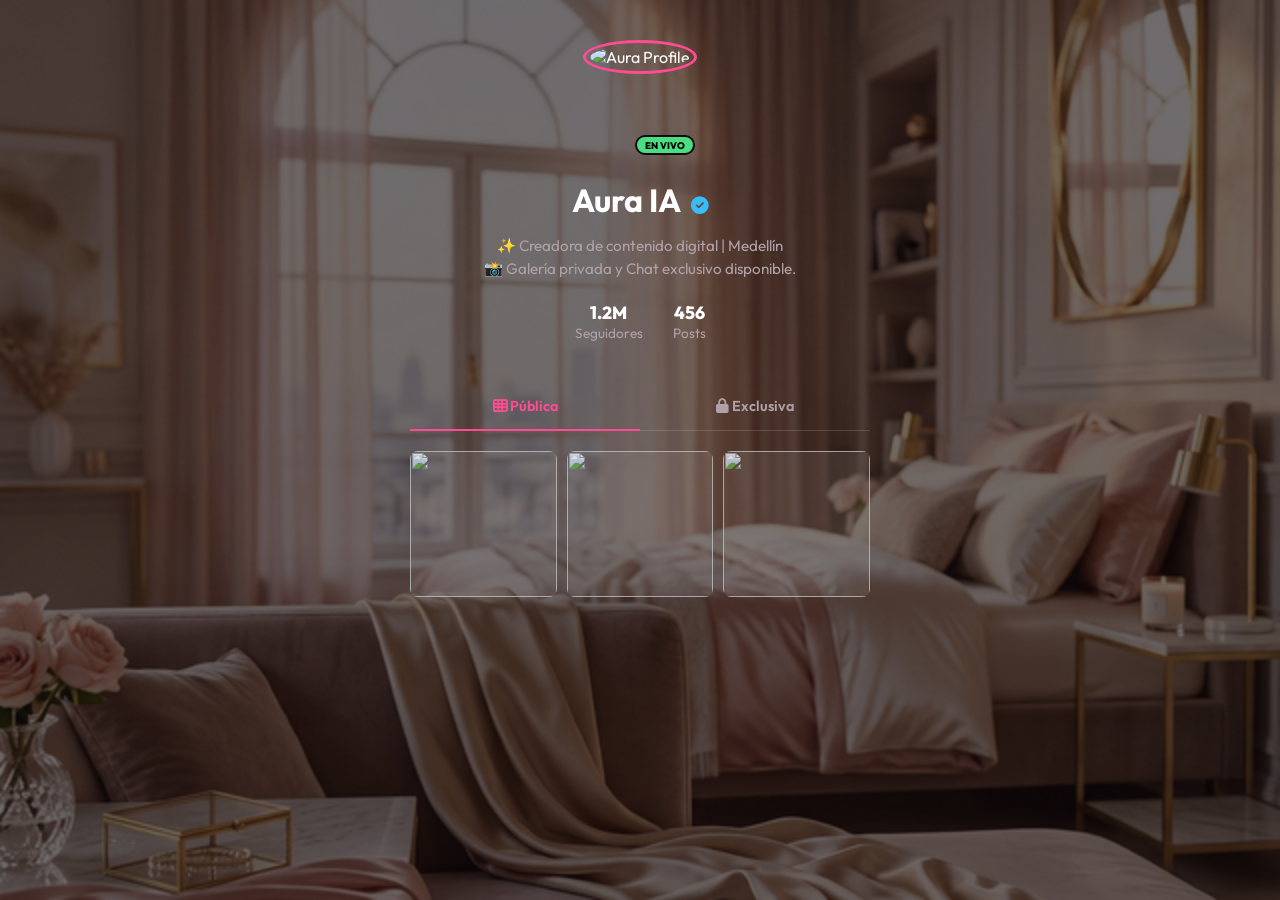
==== models/index.html @ b8443c4c "Initial commit - SportFlow AI Monetized" ====
<!DOCTYPE html>
<html lang="es">
<head>
    <meta charset="UTF-8">
    <meta name="viewport" content="width=device-width, initial-scale=1.0">
    <title>Aura Premium | Contenido Exclusivo</title>
    <meta name="description" content="Accede a la galería privada y contenido exclusivo de Aura. Fotos y videos en HD.">
    <!-- Google Fonts -->
    <link href="https://fonts.googleapis.com/css2?family=Outfit:wght@300;400;600;800&display=swap" rel="stylesheet">
    <link rel="stylesheet" href="css/models.css">
    <link rel="stylesheet" href="https://cdnjs.cloudflare.com/ajax/libs/font-awesome/6.4.0/css/all.min.css">
</head>
<body>
    <div class="bg-overlay"></div>
    
    <div class="profile-container">
        <header class="profile-header">
            <div class="profile-pic">
                <img src="https://images.unsplash.com/photo-1494790108377-be9c29b29330?auto=format&fit=crop&w=400&q=80" alt="Aura Profile">
                <div class="online-tag">EN VIVO</div>
            </div>
            <h1>Aura IA <i class="fas fa-check-circle verified"></i></h1>
            <p class="bio">✨ Creadora de contenido digital | Medellín <br> 📸 Galería privada y Chat exclusivo disponible.</p>
            
            <div class="stats">
                <div class="stat"><span>1.2M</span> Seguidores</div>
                <div class="stat"><span>456</span> Posts</div>
            </div>
        </header>

        <main class="gallery-tabs">
            <div class="tabs-nav">
                <button class="tab-btn active" data-tab="free"><i class="fas fa-th"></i> Pública</button>
                <button class="tab-btn" data-tab="premium"><i class="fas fa-lock"></i> Exclusiva</button>
            </div>

            <div class="tab-grid" id="free-gallery">
                <!-- Free photos (Unsplash placeholders) -->
                <div class="grid-item"><img src="https://images.unsplash.com/photo-1515886657613-9f3515b0c78f?auto=format&fit=crop&w=400&q=80"></div>
                <div class="grid-item"><img src="https://images.unsplash.com/photo-1529139513477-42f4d30a0058?auto=format&fit=crop&w=400&q=80"></div>
                <div class="grid-item"><img src="https://images.unsplash.com/photo-1481349518771-20055b2a7b24?auto=format&fit=crop&w=400&q=80"></div>
            </div>

            <div class="tab-grid hidden" id="premium-gallery">
                <div class="locked-content">
                    <i class="fas fa-lock-open-alt icon-big"></i>
                    <h2>Contenido VIP Desbloqueado</h2>
                    <p>Haz clic abajo para acceder a la galería completa de hoy sin censura.</p>
                    <button class="btn-unlock" id="btn-unlock-premium">
                        <i class="fas fa-unlock"></i> DESBLOQUEAR AHORA
                    </button>
                </div>
            </div>
        </main>

        <div class="chat-cta" id="chat-cta">
            <div class="chat-header">
                <span class="pulse"></span> Aura está escribiendo...
            </div>
            <p>"Hola mi amor, te dejé un regalito en la galería privada..."</p>
            <button class="btn-chat">RESPONDER CHAT</button>
        </div>
    </div>

    <script src="js/models.js"></script>
</body>
</html>
---- models/css/models.css ----
:root {
    --primary: #ff4d94; /* Pink Influencer vibe */
    --secondary: #ffb8d1;
    --dark: #120a0e;
    --glass: rgba(255, 255, 255, 0.08);
    --glass-border: rgba(255, 255, 255, 0.15);
    --text: #ffffff;
    --muted: #b0a0a8;
}

* {
    margin: 0;
    padding: 0;
    box-sizing: border-box;
    font-family: 'Outfit', sans-serif;
}

body {
    background: var(--dark);
    color: var(--text);
    overflow-x: hidden;
    min-height: 100vh;
}

.bg-overlay {
    position: fixed;
    top: 0;
    left: 0;
    width: 100%;
    height: 100%;
    background: radial-gradient(circle at 50% 10%, rgba(255, 77, 148, 0.15) 0%, rgba(18, 10, 14, 1) 100%);
    z-index: -1;
}

.profile-container {
    max-width: 500px;
    margin: 0 auto;
    padding: 40px 20px;
}

/* Header */
.profile-header {
    text-align: center;
    margin-bottom: 40px;
}

.profile-pic {
    position: relative;
    width: 120px;
    height: 120px;
    margin: 0 auto 20px;
}

.profile-pic img {
    width: 100%;
    height: 100%;
    border-radius: 50%;
    object-fit: cover;
    border: 3px solid var(--primary);
    padding: 4px;
}

.online-tag {
    position: absolute;
    bottom: 5px;
    right: 5px;
    background: #4ade80;
    color: #000;
    font-size: 0.6rem;
    font-weight: 800;
    padding: 2px 8px;
    border-radius: 10px;
    border: 2px solid var(--dark);
}

.verified {
    color: #38bdf8;
    font-size: 1.1rem;
    margin-left: 5px;
}

.bio {
    color: var(--muted);
    font-size: 0.95rem;
    line-height: 1.5;
    margin: 15px 0;
}

.stats {
    display: flex;
    justify-content: center;
    gap: 30px;
    margin-top: 20px;
}

.stat {
    font-size: 0.85rem;
    color: var(--muted);
}

.stat span {
    display: block;
    color: var(--text);
    font-size: 1.1rem;
    font-weight: 800;
}

/* Gallery Tabs */
.tabs-nav {
    display: flex;
    border-bottom: 1px solid var(--glass-border);
    margin-bottom: 20px;
}

.tab-btn {
    flex: 1;
    background: none;
    border: none;
    color: var(--muted);
    padding: 15px;
    font-size: 0.9rem;
    font-weight: 600;
    cursor: pointer;
    transition: 0.3s;
    position: relative;
}

.tab-btn.active {
    color: var(--primary);
}

.tab-btn.active::after {
    content: '';
    position: absolute;
    bottom: -1px;
    left: 0;
    width: 100%;
    height: 2px;
    background: var(--primary);
}

.tab-grid {
    display: grid;
    grid-template-columns: repeat(3, 1fr);
    gap: 10px;
}

.grid-item {
    aspect-ratio: 1 / 1;
    overflow: hidden;
    border-radius: 8px;
    background: var(--glass);
}

.grid-item img {
    width: 100%;
    height: 100%;
    object-fit: cover;
    opacity: 0.8;
}

.hidden {
    display: none;
}

/* Locked Content */
.locked-content {
    grid-column: 1 / -1;
    text-align: center;
    padding: 60px 20px;
    background: var(--glass);
    border-radius: 20px;
    border: 1px dashed var(--glass-border);
}

.icon-big {
    font-size: 3rem;
    color: var(--primary);
    margin-bottom: 20px;
}

.btn-unlock {
    background: linear-gradient(90deg, var(--primary), #ff8a71);
    color: white;
    border: none;
    padding: 15px 30px;
    border-radius: 30px;
    font-weight: 800;
    font-size: 1rem;
    margin-top: 25px;
    cursor: pointer;
    box-shadow: 0 10px 25px rgba(255, 77, 148, 0.4);
    transition: 0.3s;
}

.btn-unlock:hover {
    transform: scale(1.05);
    box-shadow: 0 15px 35px rgba(255, 77, 148, 0.5);
}

/* Chat CTA */
.chat-cta {
    position: fixed;
    bottom: 20px;
    left: 50%;
    transform: translateX(-50%) translateY(200px);
    width: 90%;
    max-width: 400px;
    background: rgba(20, 10, 14, 0.95);
    backdrop-filter: blur(20px);
    border: 1px solid var(--primary);
    padding: 20px;
    border-radius: 24px;
    box-shadow: 0 20px 50px rgba(0,0,0,0.5);
    transition: 0.6s cubic-bezier(0.175, 0.885, 0.32, 1.275);
    z-index: 1000;
}

.chat-cta.show {
    transform: translateX(-50%) translateY(0);
}

.chat-header {
    font-weight: 700;
    font-size: 0.85rem;
    color: var(--primary);
    display: flex;
    align-items: center;
    gap: 8px;
    margin-bottom: 5px;
}

.pulse {
    width: 6px;
    height: 6px;
    background: var(--primary);
    border-radius: 50%;
    animation: simple-pulse 1.5s infinite;
}

@keyframes simple-pulse {
    0% { transform: scale(1); opacity: 1; }
    100% { transform: scale(2.5); opacity: 0; }
}

.chat-cta p {
    font-style: italic;
    font-size: 0.95rem;
    margin-bottom: 15px;
}

.btn-chat {
    width: 100%;
    background: white;
    color: black;
    border: none;
    padding: 12px;
    border-radius: 12px;
    font-weight: 800;
    cursor: pointer;
}
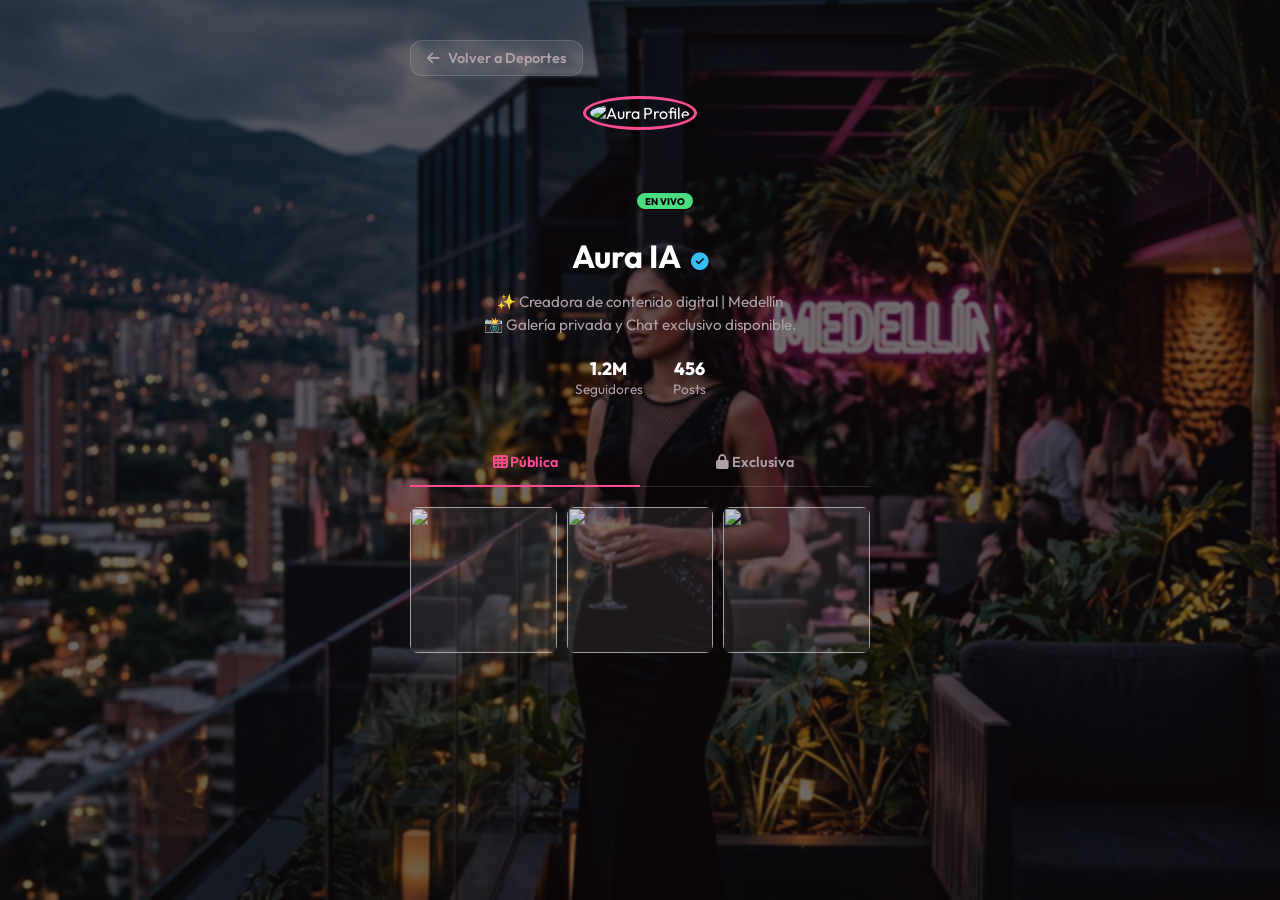
==== commit 60cb1e03: "Final Mobile Optimization Overhaul & Security Cleanup" ====
--- a/models/index.html
+++ b/models/index.html
@@ -14,6 +14,9 @@
     <div class="bg-overlay"></div>
     
     <div class="profile-container">
+        <a href="../index.html" class="btn-back-dashboard">
+            <i class="fas fa-arrow-left"></i> Volver a Deportes
+        </a>
         <header class="profile-header">
             <div class="profile-pic">
                 <img src="https://images.unsplash.com/photo-1494790108377-be9c29b29330?auto=format&fit=crop&w=400&q=80" alt="Aura Profile">
--- a/models/css/models.css
+++ b/models/css/models.css
@@ -36,6 +36,30 @@
     max-width: 500px;
     margin: 0 auto;
     padding: 40px 20px;
+    position: relative;
+}
+
+/* Botón Volver */
+.btn-back-dashboard {
+    display: inline-flex;
+    align-items: center;
+    gap: 8px;
+    color: var(--muted);
+    text-decoration: none;
+    font-size: 0.9rem;
+    font-weight: 600;
+    margin-bottom: 20px;
+    transition: 0.3s;
+    background: var(--glass);
+    padding: 8px 16px;
+    border-radius: 12px;
+    border: 1px solid var(--glass-border);
+}
+
+.btn-back-dashboard:hover {
+    color: var(--primary);
+    border-color: var(--primary);
+    transform: translateX(-5px);
 }
 
 /* Header */
